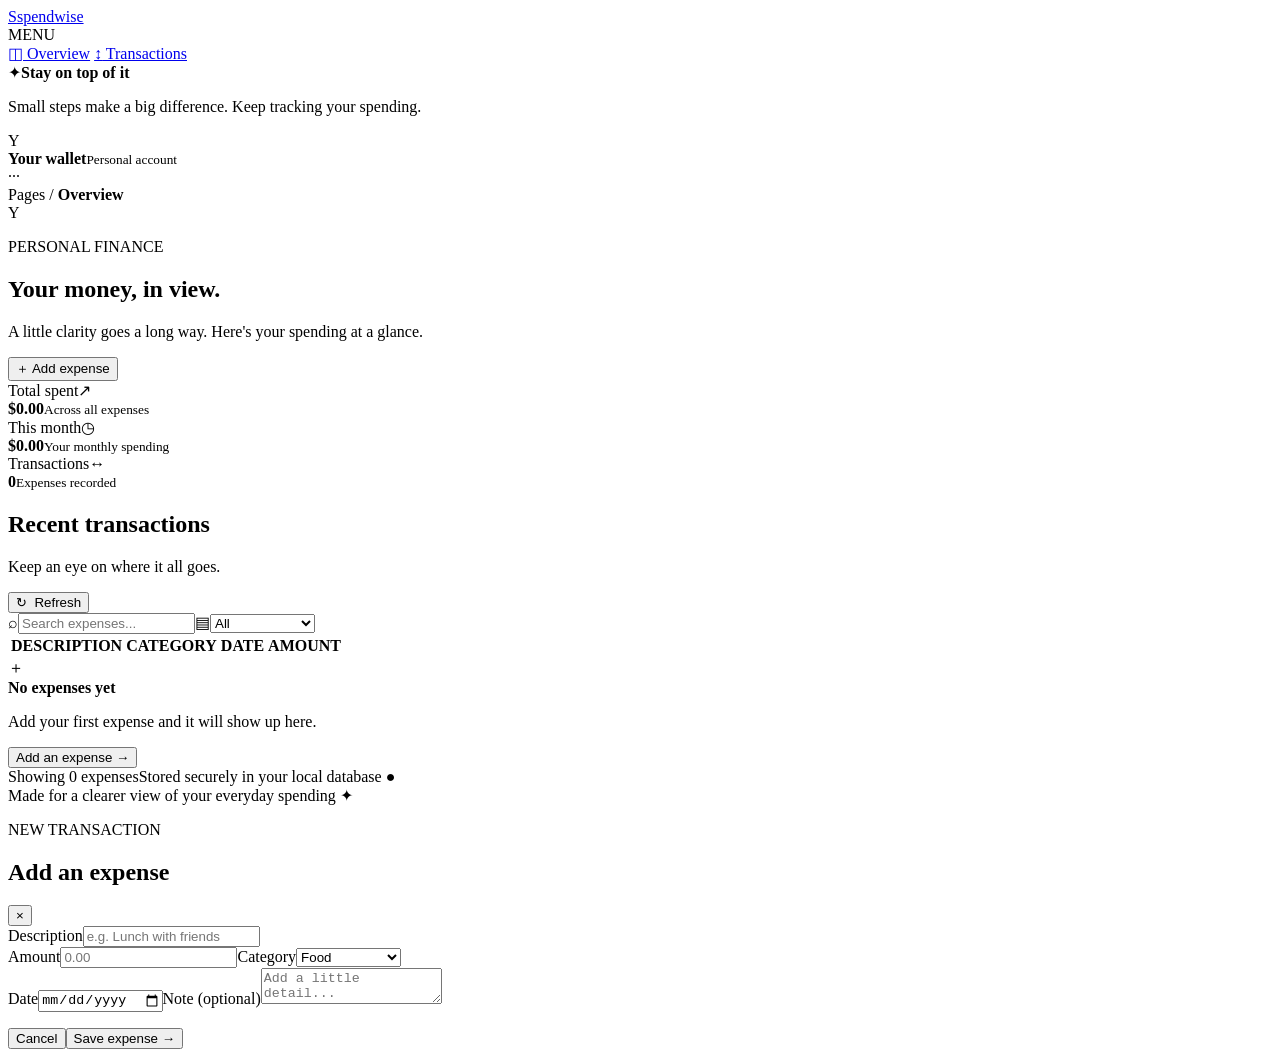
==== index.html @ a22f3286 "Add files via upload" ====
<!doctype html>
<html lang="en">
<head>
  <meta charset="utf-8">
  <meta name="viewport" content="width=device-width, initial-scale=1">
  <meta name="theme-color" content="#f6f7f5">
  <title>Spendwise — Expense Tracker</title>
  <link rel="preconnect" href="https://fonts.googleapis.com">
  <link rel="preconnect" href="https://fonts.gstatic.com" crossorigin>
  <link href="https://fonts.googleapis.com/css2?family=DM+Sans:wght@400;500;600;700&family=Manrope:wght@400;500;600;700;800&display=swap" rel="stylesheet">
  <link rel="stylesheet" href="/static/styles.css">
  <script src="/static/app.js" defer></script>
</head>
<body>
  <div class="layout">
    <aside class="sidebar">
      <a class="brand" href="#"><span class="brand-mark">S</span><span>spendwise</span></a>
      <div class="nav-label">MENU</div>
      <a class="nav-item active" href="#"><span class="nav-icon">◫</span> Overview</a>
      <a class="nav-item" href="#transactions"><span class="nav-icon">↕</span> Transactions</a>
      <div class="sidebar-bottom"><div class="help-card"><span class="help-icon">✦</span><strong>Stay on top of it</strong><p>Small steps make a big difference. Keep tracking your spending.</p></div><div class="profile"><div class="avatar">Y</div><div><strong>Your wallet</strong><small>Personal account</small></div><span class="dots">···</span></div></div>
    </aside>
    <main class="main">
      <header class="topbar"><div class="breadcrumb">Pages <span>/</span> <strong>Overview</strong></div><div class="top-actions"><span class="today" id="today"></span><div class="mini-avatar">Y</div></div></header>
      <section class="welcome"><div><p class="eyebrow">PERSONAL FINANCE</p><h1>Your money, in view.</h1><p class="subheading">A little clarity goes a long way. Here's your spending at a glance.</p></div><button class="primary-button" id="open-form"><span>＋</span> Add expense</button></section>
      <section class="stats" aria-label="Expense summary">
        <article class="stat-card"><div class="stat-head"><span>Total spent</span><span class="stat-symbol purple">↗</span></div><strong class="stat-value" id="total-value">$0.00</strong><small class="stat-foot">Across all expenses</small><div class="sparkline purple-line"><i></i><i></i><i></i><i></i><i></i><i></i><i></i><i></i><i></i><i></i><i></i><i></i><i></i><i></i><i></i></div></article>
        <article class="stat-card"><div class="stat-head"><span>This month</span><span class="stat-symbol green">◷</span></div><strong class="stat-value" id="month-value">$0.00</strong><small class="stat-foot">Your monthly spending</small><div class="sparkline green-line"><i></i><i></i><i></i><i></i><i></i><i></i><i></i><i></i><i></i><i></i><i></i><i></i><i></i><i></i><i></i></div></article>
        <article class="stat-card"><div class="stat-head"><span>Transactions</span><span class="stat-symbol orange">↔</span></div><strong class="stat-value" id="count-value">0</strong><small class="stat-foot">Expenses recorded</small><div class="sparkline orange-line"><i></i><i></i><i></i><i></i><i></i><i></i><i></i><i></i><i></i><i></i><i></i><i></i><i></i><i></i><i></i></div></article>
      </section>
      <section class="content-card" id="transactions">
        <div class="section-heading"><div><h2>Recent transactions</h2><p>Keep an eye on where it all goes.</p></div><button class="text-button" id="refresh">↻ &nbsp;Refresh</button></div>
        <div class="toolbar"><label class="search-box"><span>⌕</span><input id="search" type="search" placeholder="Search expenses..." aria-label="Search expenses"></label><label class="filter-box"><span>▤</span><select id="category-filter" aria-label="Filter by category"><option>All</option><option>Food</option><option>Transport</option><option>Shopping</option><option>Bills</option><option>Health</option><option>Entertainment</option><option>Other</option></select></label></div>
        <div class="table-wrap"><table><thead><tr><th>DESCRIPTION</th><th>CATEGORY</th><th>DATE</th><th>AMOUNT</th><th></th></tr></thead><tbody id="expense-list"></tbody></table><div class="empty-state" id="empty-state"><div class="empty-icon">＋</div><strong>No expenses yet</strong><p>Add your first expense and it will show up here.</p><button class="text-button" id="empty-add">Add an expense →</button></div></div>
        <div class="table-footer"><span id="result-count">Showing 0 expenses</span><span>Stored securely in your local database <span class="lock">●</span></span></div>
      </section>
      <footer>Made for a clearer view of your everyday spending <span>✦</span></footer>
    </main>
  </div>
  <div class="modal-backdrop" id="modal" aria-hidden="true"><section class="modal" role="dialog" aria-modal="true" aria-labelledby="form-title"><div class="modal-heading"><div><p class="eyebrow">NEW TRANSACTION</p><h2 id="form-title">Add an expense</h2></div><button class="close-button" id="close-form" aria-label="Close">×</button></div><form id="expense-form"><label>Description<input name="title" required maxlength="100" placeholder="e.g. Lunch with friends"></label><div class="form-row"><label>Amount<input name="amount" required type="number" min="0.01" step="0.01" placeholder="0.00"></label><label>Category<select name="category" required><option>Food</option><option>Transport</option><option>Shopping</option><option>Bills</option><option>Health</option><option>Entertainment</option><option>Other</option></select></label></div><label>Date<input name="expense_date" type="date" required></label><label>Note <span class="optional">(optional)</span><textarea name="note" rows="2" maxlength="300" placeholder="Add a little detail..."></textarea></label><p class="form-error" id="form-error" role="alert"></p><div class="modal-actions"><button type="button" class="cancel-button" id="cancel-form">Cancel</button><button class="primary-button" type="submit">Save expense <span>→</span></button></div></form></section></div>
  <div class="toast" id="toast" role="status"></div>
</body>
</html>
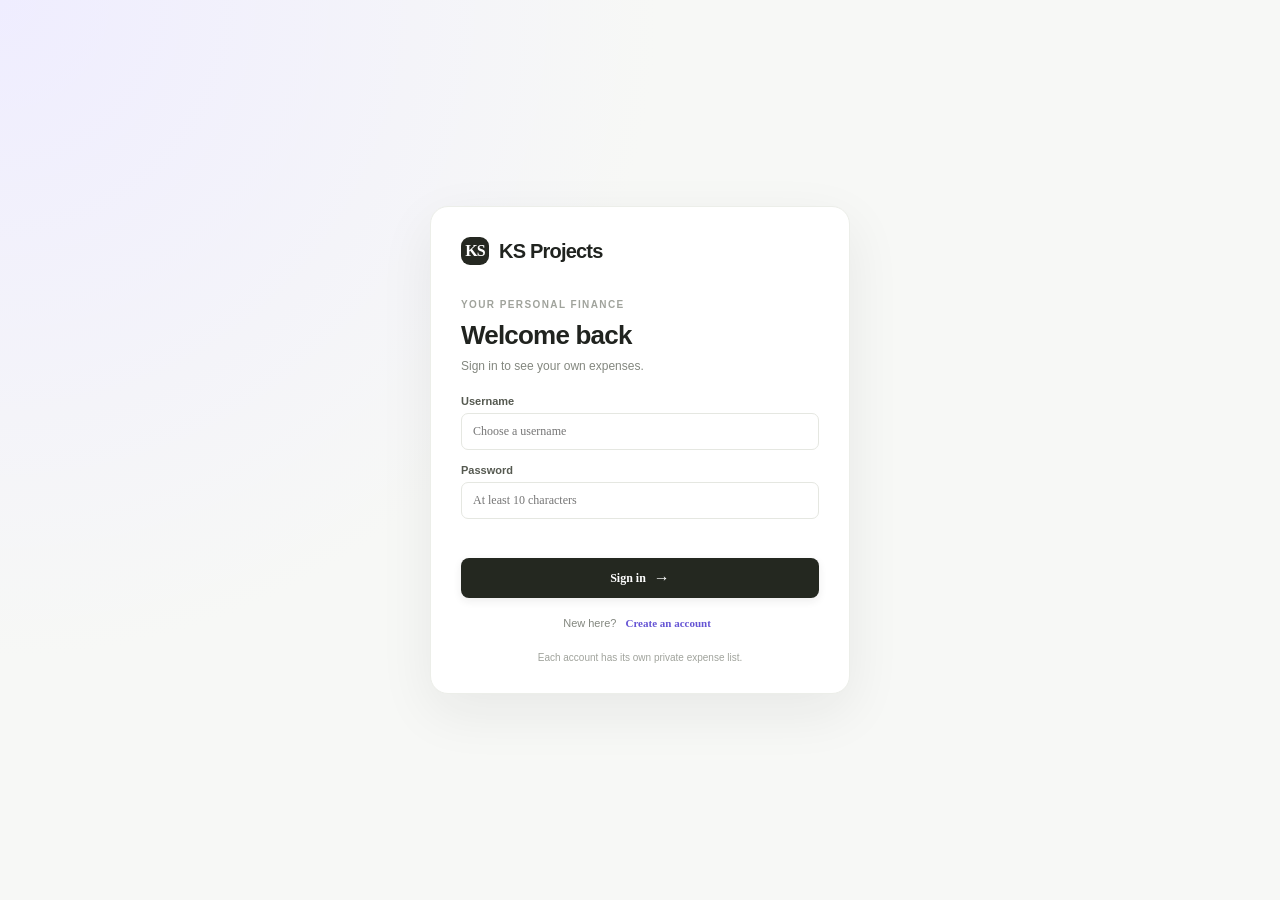
==== commit bbc4bae4: "Add files via upload" ====
--- a/index.html
+++ b/index.html
@@ -4,24 +4,40 @@
   <meta charset="utf-8">
   <meta name="viewport" content="width=device-width, initial-scale=1">
   <meta name="theme-color" content="#f6f7f5">
-  <title>Spendwise — Expense Tracker</title>
+  <title>KS Projects — Expense Tracker</title>
   <link rel="preconnect" href="https://fonts.googleapis.com">
   <link rel="preconnect" href="https://fonts.gstatic.com" crossorigin>
   <link href="https://fonts.googleapis.com/css2?family=DM+Sans:wght@400;500;600;700&family=Manrope:wght@400;500;600;700;800&display=swap" rel="stylesheet">
-  <link rel="stylesheet" href="/static/styles.css">
-  <script src="/static/app.js" defer></script>
+  <link rel="stylesheet" href="/styles.css">
+  <script src="/app.js" defer></script>
 </head>
 <body>
-  <div class="layout">
+  <section class="auth-screen" id="auth-screen" hidden>
+    <div class="auth-card">
+      <a class="brand auth-brand" href="#"><span class="brand-mark">KS</span><span>KS Projects</span></a>
+      <p class="eyebrow">YOUR PERSONAL FINANCE</p>
+      <h1 id="auth-title">Welcome back</h1>
+      <p class="auth-intro" id="auth-intro">Sign in to see your own expenses.</p>
+      <form id="auth-form">
+        <label>Username<input name="username" required minlength="3" maxlength="32" autocomplete="username" placeholder="Choose a username"></label>
+        <label>Password<input name="password" required type="password" minlength="10" maxlength="128" autocomplete="current-password" placeholder="At least 10 characters"></label>
+        <p class="form-error" id="auth-error" role="alert"></p>
+        <button class="primary-button auth-submit" id="auth-submit" type="submit">Sign in <span>→</span></button>
+      </form>
+      <p class="auth-switch"><span id="auth-switch-copy">New here?</span> <button type="button" id="auth-switch">Create an account</button></p>
+      <small class="auth-note">Each account has its own private expense list.</small>
+    </div>
+  </section>
+  <div class="layout auth-hidden" id="app-layout">
     <aside class="sidebar">
-      <a class="brand" href="#"><span class="brand-mark">S</span><span>spendwise</span></a>
+      <a class="brand" href="#"><span class="brand-mark">KS</span><span>KS Projects</span></a>
       <div class="nav-label">MENU</div>
       <a class="nav-item active" href="#"><span class="nav-icon">◫</span> Overview</a>
       <a class="nav-item" href="#transactions"><span class="nav-icon">↕</span> Transactions</a>
-      <div class="sidebar-bottom"><div class="help-card"><span class="help-icon">✦</span><strong>Stay on top of it</strong><p>Small steps make a big difference. Keep tracking your spending.</p></div><div class="profile"><div class="avatar">Y</div><div><strong>Your wallet</strong><small>Personal account</small></div><span class="dots">···</span></div></div>
+      <div class="sidebar-bottom"><div class="help-card"><span class="help-icon">✦</span><strong>Stay on top of it</strong><p>Small steps make a big difference. Keep tracking your spending.</p></div><div class="profile"><div class="avatar">KS</div><div><strong id="profile-username">Your account</strong><small>Personal account</small></div><button class="logout-button" id="logout" type="button">Sign out</button></div></div>
     </aside>
     <main class="main">
-      <header class="topbar"><div class="breadcrumb">Pages <span>/</span> <strong>Overview</strong></div><div class="top-actions"><span class="today" id="today"></span><div class="mini-avatar">Y</div></div></header>
+      <header class="topbar"><div class="breadcrumb">KS Projects <span>/</span> <strong>Overview</strong></div><div class="top-actions"><span class="today" id="today"></span><div class="mini-avatar" id="user-avatar">KS</div></div></header>
       <section class="welcome"><div><p class="eyebrow">PERSONAL FINANCE</p><h1>Your money, in view.</h1><p class="subheading">A little clarity goes a long way. Here's your spending at a glance.</p></div><button class="primary-button" id="open-form"><span>＋</span> Add expense</button></section>
       <section class="stats" aria-label="Expense summary">
         <article class="stat-card"><div class="stat-head"><span>Total spent</span><span class="stat-symbol purple">↗</span></div><strong class="stat-value" id="total-value">$0.00</strong><small class="stat-foot">Across all expenses</small><div class="sparkline purple-line"><i></i><i></i><i></i><i></i><i></i><i></i><i></i><i></i><i></i><i></i><i></i><i></i><i></i><i></i><i></i></div></article>
@@ -32,7 +48,7 @@
         <div class="section-heading"><div><h2>Recent transactions</h2><p>Keep an eye on where it all goes.</p></div><button class="text-button" id="refresh">↻ &nbsp;Refresh</button></div>
         <div class="toolbar"><label class="search-box"><span>⌕</span><input id="search" type="search" placeholder="Search expenses..." aria-label="Search expenses"></label><label class="filter-box"><span>▤</span><select id="category-filter" aria-label="Filter by category"><option>All</option><option>Food</option><option>Transport</option><option>Shopping</option><option>Bills</option><option>Health</option><option>Entertainment</option><option>Other</option></select></label></div>
         <div class="table-wrap"><table><thead><tr><th>DESCRIPTION</th><th>CATEGORY</th><th>DATE</th><th>AMOUNT</th><th></th></tr></thead><tbody id="expense-list"></tbody></table><div class="empty-state" id="empty-state"><div class="empty-icon">＋</div><strong>No expenses yet</strong><p>Add your first expense and it will show up here.</p><button class="text-button" id="empty-add">Add an expense →</button></div></div>
-        <div class="table-footer"><span id="result-count">Showing 0 expenses</span><span>Stored securely in your local database <span class="lock">●</span></span></div>
+        <div class="table-footer"><span id="result-count">Showing 0 expenses</span><span>Private to your account <span class="lock">●</span></span></div>
       </section>
       <footer>Made for a clearer view of your everyday spending <span>✦</span></footer>
     </main>
--- a/styles.css
+++ b/styles.css
@@ -0,0 +1,15 @@
+:root{--ink:#20231f;--muted:#83877f;--line:#eceee9;--paper:#fff;--canvas:#f7f8f6;--purple:#7765e8;--green:#36a878;--orange:#eb9a4e}*{box-sizing:border-box}body{margin:0;background:var(--canvas);color:var(--ink);font-family:'DM Sans',sans-serif;font-size:14px}.layout{min-height:100vh}.sidebar{width:246px;background:#fff;border-right:1px solid var(--line);position:fixed;inset:0 auto 0 0;padding:29px 18px;display:flex;flex-direction:column;z-index:2}.brand{display:flex;align-items:center;gap:10px;margin:0 0 54px 7px;font:800 20px Manrope,sans-serif;letter-spacing:-.8px;color:var(--ink);text-decoration:none}.brand-mark{width:28px;height:28px;background:#252821;color:white;display:grid;place-items:center;border-radius:9px;font:700 16px Manrope}.nav-label,.eyebrow{font-size:10px;font-weight:700;letter-spacing:1.4px;color:#a0a39c}.nav-label{padding-left:10px;margin-bottom:12px}.nav-item{display:flex;gap:12px;align-items:center;padding:12px 12px;border-radius:9px;text-decoration:none;color:#858980;font-weight:500;margin-bottom:4px}.nav-item.active{background:#f2f0ff;color:#6554d4;font-weight:700}.nav-icon{font-size:18px;width:20px;text-align:center}.sidebar-bottom{margin-top:auto}.help-card{border-radius:12px;background:#f8f7ff;padding:16px 14px;margin-bottom:22px}.help-icon{width:27px;height:27px;background:white;color:#7565dc;display:grid;place-items:center;border-radius:8px;margin-bottom:12px}.help-card strong{font-size:12px}.help-card p{font-size:11px;line-height:1.6;color:#8d8e9b;margin:6px 0 0}.profile{border-top:1px solid var(--line);padding:19px 2px 0;display:flex;align-items:center;gap:10px}.avatar,.mini-avatar{display:grid;place-items:center;background:#d9e8d8;color:#3a6548;border-radius:50%;font-weight:700}.avatar{width:33px;height:33px}.profile strong,.profile small{display:block;font-size:11px}.profile small{color:var(--muted);margin-top:3px}.dots{margin-left:auto;color:#a5a69f;font-size:20px}.main{max-width:1440px;margin-left:246px;padding:0 52px}.topbar{height:70px;display:flex;align-items:center;justify-content:space-between;border-bottom:1px solid #e9ebe6}.breadcrumb{font-size:12px;color:#a0a39c}.breadcrumb span{padding:0 8px;color:#d0d2cd}.breadcrumb strong{color:#555951;font-weight:600}.top-actions{display:flex;align-items:center;gap:18px}.today{font-size:11px;color:#83877f}.mini-avatar{height:30px;width:30px;font-size:12px}.welcome{display:flex;justify-content:space-between;align-items:flex-end;padding:36px 0 28px}.eyebrow{margin:0 0 10px}.welcome h1{font:700 29px Manrope,sans-serif;letter-spacing:-1.1px;margin:0}.subheading{color:#8d9188;margin:9px 0 0;font-size:12px}.primary-button{border:0;background:#242820;color:#fff;border-radius:8px;padding:11px 16px;font:600 12px 'DM Sans';cursor:pointer;display:flex;align-items:center;gap:8px;box-shadow:0 3px 8px #20231f15}.primary-button:hover{background:#42463b}.primary-button span{font-size:16px}.stats{display:grid;grid-template-columns:repeat(3,1fr);gap:16px;margin-bottom:22px}.stat-card{position:relative;min-height:148px;background:white;border:1px solid var(--line);border-radius:12px;padding:19px 20px;overflow:hidden}.stat-head{display:flex;justify-content:space-between;align-items:center;color:#777b73;font-size:11px}.stat-symbol{width:26px;height:26px;border-radius:8px;display:grid;place-items:center;font-size:15px}.purple{background:#f0edff;color:var(--purple)}.green{background:#e9f7f0;color:var(--green)}.orange{background:#fff3e7;color:var(--orange)}.stat-value{display:block;font:700 24px Manrope,sans-serif;letter-spacing:-.7px;margin-top:11px}.stat-foot{font-size:10px;color:#a2a59e;display:block;margin-top:5px}.sparkline{position:absolute;height:25px;bottom:19px;right:20px;display:flex;align-items:flex-end;gap:3px;opacity:.48}.sparkline i{width:4px;border-radius:3px 3px 0 0;background:currentColor}.sparkline i:nth-child(1){height:25%}.sparkline i:nth-child(2){height:45%}.sparkline i:nth-child(3){height:34%}.sparkline i:nth-child(4){height:52%}.sparkline i:nth-child(5){height:40%}.sparkline i:nth-child(6){height:75%}.sparkline i:nth-child(7){height:54%}.sparkline i:nth-child(8){height:65%}.sparkline i:nth-child(9){height:48%}.sparkline i:nth-child(10){height:88%}.sparkline i:nth-child(11){height:69%}.sparkline i:nth-child(12){height:100%}.sparkline i:nth-child(13){height:73%}.sparkline i:nth-child(14){height:86%}.sparkline i:nth-child(15){height:62%}.purple-line{color:var(--purple)}.green-line{color:var(--green)}.orange-line{color:var(--orange)}.content-card{background:#fff;border:1px solid var(--line);border-radius:12px;padding:23px 23px 0}.section-heading{display:flex;justify-content:space-between;align-items:center}.section-heading h2{font:700 16px Manrope;margin:0;letter-spacing:-.3px}.section-heading p{font-size:11px;color:#999d95;margin:5px 0 0}.text-button{border:0;background:transparent;color:#666b61;font:600 11px 'DM Sans';cursor:pointer;padding:8px}.toolbar{display:flex;gap:9px;margin:20px 0 10px}.search-box,.filter-box{height:35px;border:1px solid #e9ebe6;border-radius:7px;display:flex;align-items:center;padding:0 10px;gap:7px;color:#a1a49e}.search-box{width:230px}.search-box span{font-size:20px}.search-box input,.filter-box select{border:0;outline:0;background:transparent;width:100%;font:11px 'DM Sans';color:#555951}.filter-box select{cursor:pointer}.table-wrap{min-height:170px;position:relative}table{width:100%;border-collapse:collapse;text-align:left}thead th{font-size:9px;letter-spacing:.8px;color:#a2a59e;font-weight:700;padding:12px 8px;border-bottom:1px solid var(--line)}tbody td{padding:13px 8px;border-bottom:1px solid #f0f1ee;font-size:11px;color:#6f736a}th:first-child,td:first-child{padding-left:2px}th:last-child,td:last-child{text-align:right;width:40px}.expense-title{font-weight:600;color:#33372f}.expense-note{color:#a2a59e;font-size:10px;margin-top:3px;max-width:270px;overflow:hidden;text-overflow:ellipsis;white-space:nowrap}.category-pill{display:inline-block;background:#f3f2ff;color:#7263d6;padding:5px 8px;border-radius:20px;font-size:9px;font-weight:600}.category-pill.food{background:#eff7eb;color:#638e50}.category-pill.transport{background:#eaf4fc;color:#5485ad}.category-pill.shopping{background:#fff3e8;color:#c3813e}.category-pill.bills{background:#fff0ef;color:#c76d68}.category-pill.health{background:#e9f7f0;color:#4e9c79}.category-pill.entertainment{background:#f7edf7;color:#9c69a1}.amount{color:#393d35;font-weight:700}.delete-btn{border:0;background:transparent;color:#b8bab5;font-size:16px;cursor:pointer}.delete-btn:hover{color:#d25f58}.empty-state{position:absolute;inset:0;display:none;align-items:center;justify-content:center;flex-direction:column;padding:35px 0 25px;text-align:center}.empty-state.visible{display:flex}.empty-icon{width:34px;height:34px;background:#f3f2ff;color:#7668dc;display:grid;place-items:center;border-radius:10px;font-size:20px;margin-bottom:10px}.empty-state strong{font-size:12px}.empty-state p{font-size:10px;color:#999d95;margin:5px}.table-footer{height:42px;border-top:1px solid var(--line);display:flex;justify-content:space-between;align-items:center;color:#a0a39c;font-size:9px}.lock{font-size:8px;color:#65aa83;margin-left:4px}footer{text-align:center;font-size:10px;color:#a7aaa3;padding:24px}footer span{color:#7868db}.modal-backdrop{position:fixed;inset:0;background:#1f241f66;display:none;align-items:center;justify-content:center;padding:20px;z-index:5}.modal-backdrop.open{display:flex}.modal{background:white;border-radius:15px;width:min(100%,460px);padding:25px;box-shadow:0 20px 70px #1113}.modal-heading{display:flex;justify-content:space-between;align-items:flex-start;margin-bottom:22px}.modal-heading .eyebrow{margin-bottom:6px}.modal-heading h2{font:700 20px Manrope;margin:0}.close-button{border:0;background:#f5f5f2;border-radius:50%;width:30px;height:30px;font-size:20px;cursor:pointer;color:#73776e}form label{display:block;font-size:11px;font-weight:600;color:#555950;margin-bottom:14px}form input,form select,form textarea{display:block;width:100%;margin-top:6px;padding:10px 11px;border:1px solid #e5e7e1;border-radius:7px;font:12px 'DM Sans';color:#30332d;outline-color:#8678eb;background:#fff}form textarea{resize:vertical}.form-row{display:grid;grid-template-columns:1fr 1fr;gap:12px}.optional{color:#a4a69f;font-weight:400}.modal-actions{display:flex;justify-content:flex-end;gap:8px;margin-top:22px}.cancel-button{border:1px solid #e7e8e4;background:#fff;color:#555950;border-radius:8px;padding:10px 16px;font:600 11px 'DM Sans';cursor:pointer}.form-error{font-size:11px;color:#c74f49;min-height:13px;margin:0}.toast{position:fixed;bottom:24px;right:24px;background:#242820;color:white;border-radius:8px;padding:12px 16px;font-size:12px;opacity:0;transform:translateY(8px);transition:.2s;pointer-events:none;z-index:8}.toast.show{opacity:1;transform:translateY(0)}@media(max-width:950px){.sidebar{width:205px}.main{margin-left:205px;padding:0 28px}.stats{gap:10px}.stat-card{padding:16px}.sparkline{right:12px}}@media(max-width:700px){.sidebar{display:none}.main{margin:0;padding:0 18px}.topbar{height:58px}.today{display:none}.welcome{align-items:flex-start;gap:20px;flex-direction:column;padding:27px 0 21px}.welcome h1{font-size:25px}.stats{grid-template-columns:1fr;gap:9px}.stat-card{min-height:125px}.content-card{padding:18px 13px 0}.section-heading h2{font-size:14px}.toolbar{margin-top:16px}.search-box{flex:1;width:auto}.table-wrap{overflow-x:auto}table{min-width:540px}.table-footer span:last-child{display:none}footer{padding-bottom:16px}.modal{padding:20px}.form-row{gap:8px}}
+.auth-hidden{display:none!important}
+.auth-screen{min-height:100vh;display:grid;place-items:center;padding:24px;background:radial-gradient(circle at top left,#efedff 0,transparent 42%),var(--canvas)}
+.auth-screen[hidden]{display:none}
+.auth-card{width:min(100%,420px);background:#fff;border:1px solid var(--line);border-radius:18px;padding:30px;box-shadow:0 18px 55px #20231f12}
+.auth-brand{margin:0 0 34px}
+.auth-card h1{font:700 26px Manrope,sans-serif;letter-spacing:-.8px;margin:0}
+.auth-intro{color:var(--muted);font-size:12px;margin:8px 0 22px}
+.auth-submit{width:100%;justify-content:center;margin-top:12px}
+.auth-switch{font-size:11px;color:var(--muted);text-align:center;margin:18px 0 0}
+.auth-switch button{border:0;background:transparent;color:#6554d4;font:700 11px 'DM Sans';cursor:pointer}
+.auth-note{display:block;text-align:center;color:#a0a39c;font-size:10px;margin-top:22px}
+.logout-button{margin-left:auto;border:0;background:transparent;color:#777b73;font:600 10px 'DM Sans';cursor:pointer}
+.logout-button:hover{color:#c4544c}
+@media(max-width:700px){.auth-card{padding:24px}.brand-mark{width:34px;font-size:13px}}
